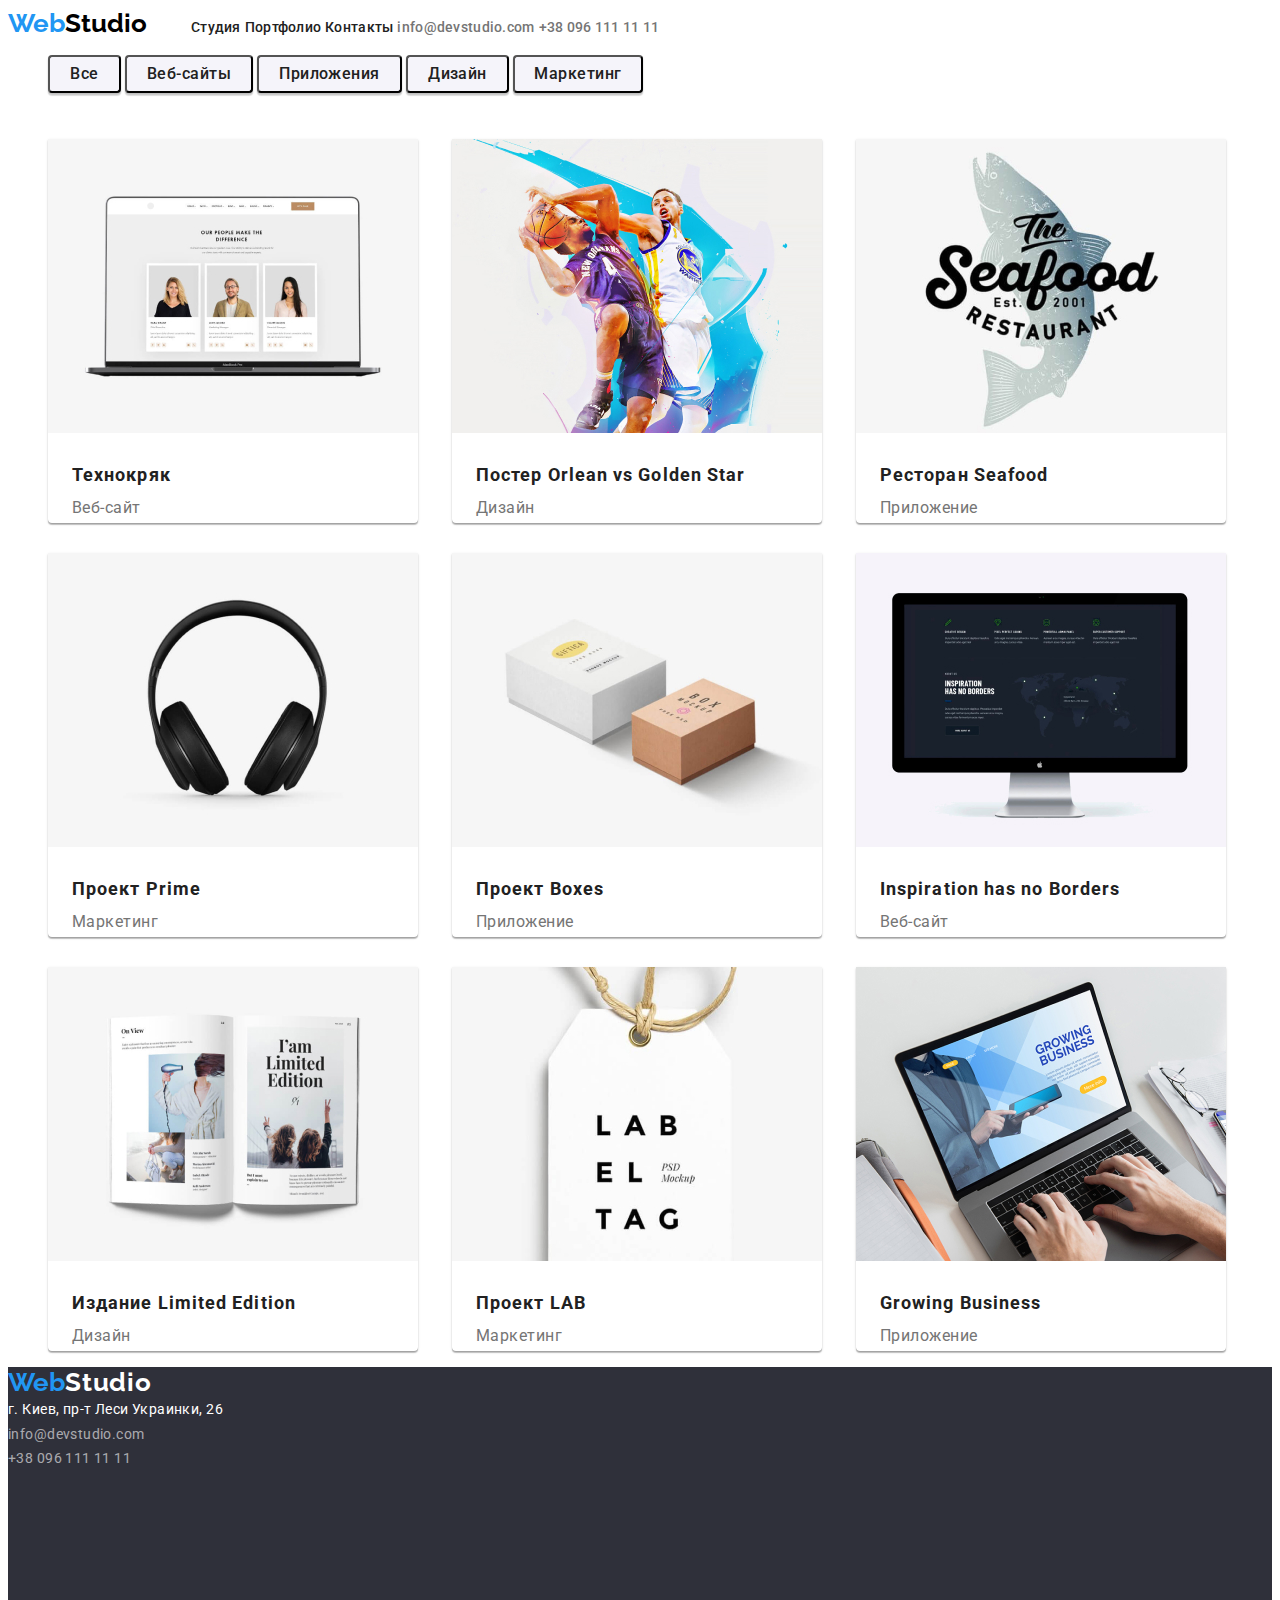
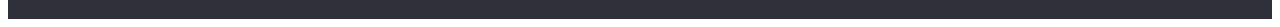
==== portfolio.html @ 14bb6185 "Initial commit" ====
<!DOCTYPE html>
<html lang="en">
<head>
    <meta charset="UTF-8">
    <meta name="viewport" content="width=device-width, initial-scale=1.0">
    <link
        href="https://fonts.googleapis.com/css2?family=Raleway:ital,wght@0,100;0,200;0,300;0,400;0,500;0,600;0,700;0,800;0,900;1,100;1,200;1,300;1,400;1,500;1,600;1,700;1,800;1,900&display=swap"
        rel="stylesheet">
    <link
        href="https://fonts.googleapis.com/css2?family=Roboto:ital,wght@0,100;0,300;0,400;0,500;0,700;0,900;1,100;1,300;1,400;1,500;1,700;1,900&display=swap"
        rel="stylesheet">

    <link rel="stylesheet" href="./css/main.css">
    <title>Портфолио|WebStudio</title>
</head>
<body>
    <header class="header">
        <!--Шапка сайта-->
        <nav>
            <a href="./index.html"><span class="logo-web">Web</span><span class="logo-studio">Studio</span></a>
            <ul class="nav-list">
                <li><a href="./index.html">Студия</a></li>
                <li><a href="./portfolio.html">Портфолио</a></li>
                <li><a href="#footer">Контакты</a></li>
            </ul>
        </nav>
        <address class="adress-top">
            <a href="mailto:info@devstudio.com">info@devstudio.com</a>
            <a href="tel:+380961111111">+38 096 111 11 11</a>
        </address>
    </header>
<main>
    <ul class="category-list">
        <li>
            <button type="submit" class="all" onclick="filterSelection('all')"><a href="">Все</button></a>
        </li>
        <li>
            <button type="submit" class="sites" onclick="filterSelection('sites')"><a href="">Веб-сайты</button></a>
        </li>
        <li>
            <button type="submit" class="apps" onclick="filterSelection('apps')"><a href="">Приложения</button></a>
        </li>
        <li>
            <button type="submit" class="design" onclick="filterSelection('design')"><a href="">Дизайн</button></a>
        </li>
        <li>
            <button type="submit" class="marketing" onclick="filterSelection('marketing')"><a href="">Маркетинг</button></a>
        </li>
    </ul>
<h1 class="examples">Примеры работ</h2>
    <ul class="examples-list">
            <li>
                <img src="./images/img_8.jpg" alt="Игорь Демьяненко, дизайнер" width="270">
                <h2>Технокряк</h2>
                <p>Веб-сайт</p>
            </li>
            <li>
                <img src="./images/img_9.jpg" alt="Ольга Репина, разработчик" width="270">
                <h2>Постер <span lang="EN"> Orlean vs Golden Star</span></h2>
                <p>Дизайн</p>
            </li>
            <li>
                <img src="./images/img_10.jpg" alt="Николай Тарасов, маркетолог" width="270">
                <h2>Ресторан <span lang="EN">Seafood</span></h2>
                <p>Приложение</p>
            </li>
            <li>
                <img src="./images/img_11.jpg" alt="Михаил Ермаков, дизайнер пользовательского интерфейса" width="270">
                <h2>Проект <span lang="EN">Prime</span></h2>
                <p>Маркетинг</p>
            </li>
            <li>
                <img src="./images/img_12.jpg" alt="Михаил Ермаков, дизайнер пользовательского интерфейса" width="270">
                <h2>Проект <span lang="EN">Boxes</span></h2>
                <p>Приложение</p>
            </li>
            <li>
                <img src="./images/img_13.jpg" alt="Михаил Ермаков, дизайнер пользовательского интерфейса" width="270">
                <h2 lang="EN">Inspiration has no Borders</h2>
                <p>Веб-сайт</p>
            </li>
            <li>
                <img src="./images/img_14.jpg" alt="Михаил Ермаков, дизайнер пользовательского интерфейса" width="270">
                <h2>Издание <span lang="EN">Limited Edition</span></h2>
                <p>Дизайн</p>
            </li>
            <li>
                <img src="./images/img_15.jpg" alt="Михаил Ермаков, дизайнер пользовательского интерфейса" width="270">
                <h2>Проект <span lang="EN">LAB</span></h2>
                <p>Маркетинг</p>
            </li>
            <li>
                <img src="./images/img_16.jpg" alt="Михаил Ермаков, дизайнер пользовательского интерфейса" width="270">
                <h2 lang="EN">Growing Business</h2>
                <p>Приложение</p>
            </li>
    </ul>
</main>
    <footer id="footer" class="footer">
        <!--ID для ссылки-якоря-->
        <a href="./index.html"><span class="logo-web">Web</span><span class="logo-studio-2">Studio</span></a>
        <address>
            <a href="https://goo.gl/maps/Ce2jviXbWAB63QqT9" class="adress-visit">г. Киев, пр-т Леси Украинки, 26 <a><br>
                    <a href="mailto:info@example.com" class="down-contacts">info@devstudio.com</a><br>
                    <a href="tel:+380961111111" class="down-contacts">+38 096 111 11 11</a>
        </address>
    </footer>
</body>
</html>
---- css/main.css ----
* {
  font-family: "Roboto";
}
a {
  text-decoration: none;
}
ul {
  list-style-type: none;
}
.header * {
  width: 100%;
  height: 80px;
  display: inline;
}
.logo-web {
  color: #2196f3;
  font-family: "Raleway";
  font-style: normal;
  font-weight: bold;
  font-size: 26px;
  line-height: 31px;
}
.logo-studio {
  color: black;
  font-family: "Raleway";
  font-style: normal;
  font-weight: bold;
  font-size: 26px;
  line-height: 31px;
}
.nav-list a {
  font-weight: 500;
  font-size: 14px;
  line-height: 16px;
  letter-spacing: 0.02em;
  color: #212121;
}
.nav-list a:hover {
  font-weight: 500;
  font-size: 14px;
  line-height: 16px;
  letter-spacing: 0.02em;
  color: #2196f3;
}

.adress-top a {
  font-style: normal;
  font-weight: 500;
  font-size: 14px;
  line-height: 16px;
  letter-spacing: 0.02em;
  color: #757575;
}
.adress-top a:hover {
  font-style: normal;
  font-weight: 500;
  font-size: 14px;
  line-height: 16px;
  letter-spacing: 0.02em;
  color: #2196f3;
}
.banner {
  width: 100%;
  background-color: #2f303a;
}
.h1-studio {
  font-weight: 900;
  font-size: 44px;
  line-height: 136%;
  text-align: center;
  letter-spacing: 0.06em;
  text-transform: uppercase;
  color: #ffffff;
}
.button {
  background-color: #2196f3;
  box-shadow: 0px 4px 4px rgba(0, 0, 0, 0.15);
  border-radius: 4px;
  position: relative;
  left: 50%;
  transform: translate(-50%, 0);
}
.button a {
  font-weight: bold;
  font-size: 16px;
  line-height: 187%;
  display: flex;
  align-items: center;
  text-align: center;
  letter-spacing: 0.06em;
  color: #ffffff;
}
.button:hover {
  background-color: #ffffff;
}
.button a:hover {
  color: #2196f3;
}
.h2-studio {
  display: none;
}
.our-skills h3 {
  font-weight: bold;
  font-size: 14px;
  line-height: 16px;
  letter-spacing: 0.03em;
  text-transform: uppercase;
  color: #212121;
}
.our-skills p {
  font-weight: normal;
  font-size: 14px;
  line-height: 171%;
  letter-spacing: 0.03em;
  color: #757575;
}
.we-do {
  font-weight: bold;
  font-size: 36px;
  line-height: 42px;
  text-align: center;
  letter-spacing: 0.03em;
  color: #212121;
}
.our-work li {
  display: inline;
  margin-right: 30px;
}
.our-team {
  font-weight: bold;
  font-size: 36px;
  line-height: 42px;
  text-align: center;
  letter-spacing: 0.03em;
  color: #212121;
}
.team-list li {
  display: inline-block;
  box-shadow: 0px 1px 3px rgba(0, 0, 0, 0.12), 0px 1px 1px rgba(0, 0, 0, 0.14),
    0px 2px 1px rgba(0, 0, 0, 0.2);
  border-radius: 0px 0px 4px 4px;
  margin-right: 30px;
}
.team-list p {
  font-weight: normal;
  font-size: 16px;
  line-height: 19px;
  text-align: center;
  letter-spacing: 0.03em;
  color: #757575;
}
.team-list h3 {
  font-style: normal;
  font-weight: 500;
  font-size: 16px;
  line-height: 19px;
  text-align: center;
  letter-spacing: 0.03em;
  color: #212121;
}
.footer {
  height: 252px;
  width: 100%;
  background: #2f303a;
}
.logo-studio-2 {
  font-family: Raleway;
  font-style: normal;
  font-weight: bold;
  font-size: 26px;
  line-height: 31px;
  letter-spacing: 0.03em;
  color: #ffffff;
}
.adress-visit {
  font-style: normal;
  font-weight: normal;
  font-size: 14px;
  line-height: 171%;
  letter-spacing: 0.03em;
  color: #ffffff;
}
.down-contacts {
  font-style: normal;
  font-weight: normal;
  font-size: 14px;
  line-height: 24px;
  letter-spacing: 0.03em;
  color: rgba(255, 255, 255, 0.6);
}
/*Начало стилей "Портфолио"*/
.category-list li {
  display: inline;
}
.category-list button {
  background-color: #f5f4fa;
  height: 38px;
  box-shadow: 0px 3px 1px rgba(0, 0, 0, 0.1), 0px 1px 2px rgba(0, 0, 0, 0.08),
    0px 2px 2px rgba(0, 0, 0, 0.12);
  border-radius: 4px;
}
.category-list a {
  font-weight: 500;
  font-size: 16px;
  line-height: 26px;
  text-align: center;
  letter-spacing: 0.03em;
  color: #212121;
}
.category-list button:hover {
  background-color: #2196f3;
}
.category-list button:hover > a {
  color: #ffffff;
}
.all {
  width: 73px;
}
.sites {
  width: 128px;
}
.apps {
  width: 145px;
}
.design {
  width: 103px;
}
.marketing {
  width: 130px;
}
.examples {
  display: none;
}
.examples-list li {
  display: inline-block;
  box-shadow: 0px 1px 3px rgba(0, 0, 0, 0.12), 0px 1px 1px rgba(0, 0, 0, 0.14),
    0px 2px 1px rgba(0, 0, 0, 0.2);
  border-radius: 0px 0px 4px 4px;
  margin-right: 30px;
  margin-top: 30px;
}
.examples-list img {
  width: 370px;
  height: 294px;
}
.examples-list h2 {
  font-style: normal;
  font-weight: bold;
  font-size: 18px;
  line-height: 36px;
  letter-spacing: 0.06em;
  color: #212121;
  padding-left: 24px;
  padding-top: 20px;
  margin: 0px;
}
.examples-list p {
  font-weight: normal;
  font-size: 16px;
  line-height: 30px;
  letter-spacing: 0.03em;
  color: #757575;
  padding-left: 24px;
  margin: 0px;
}
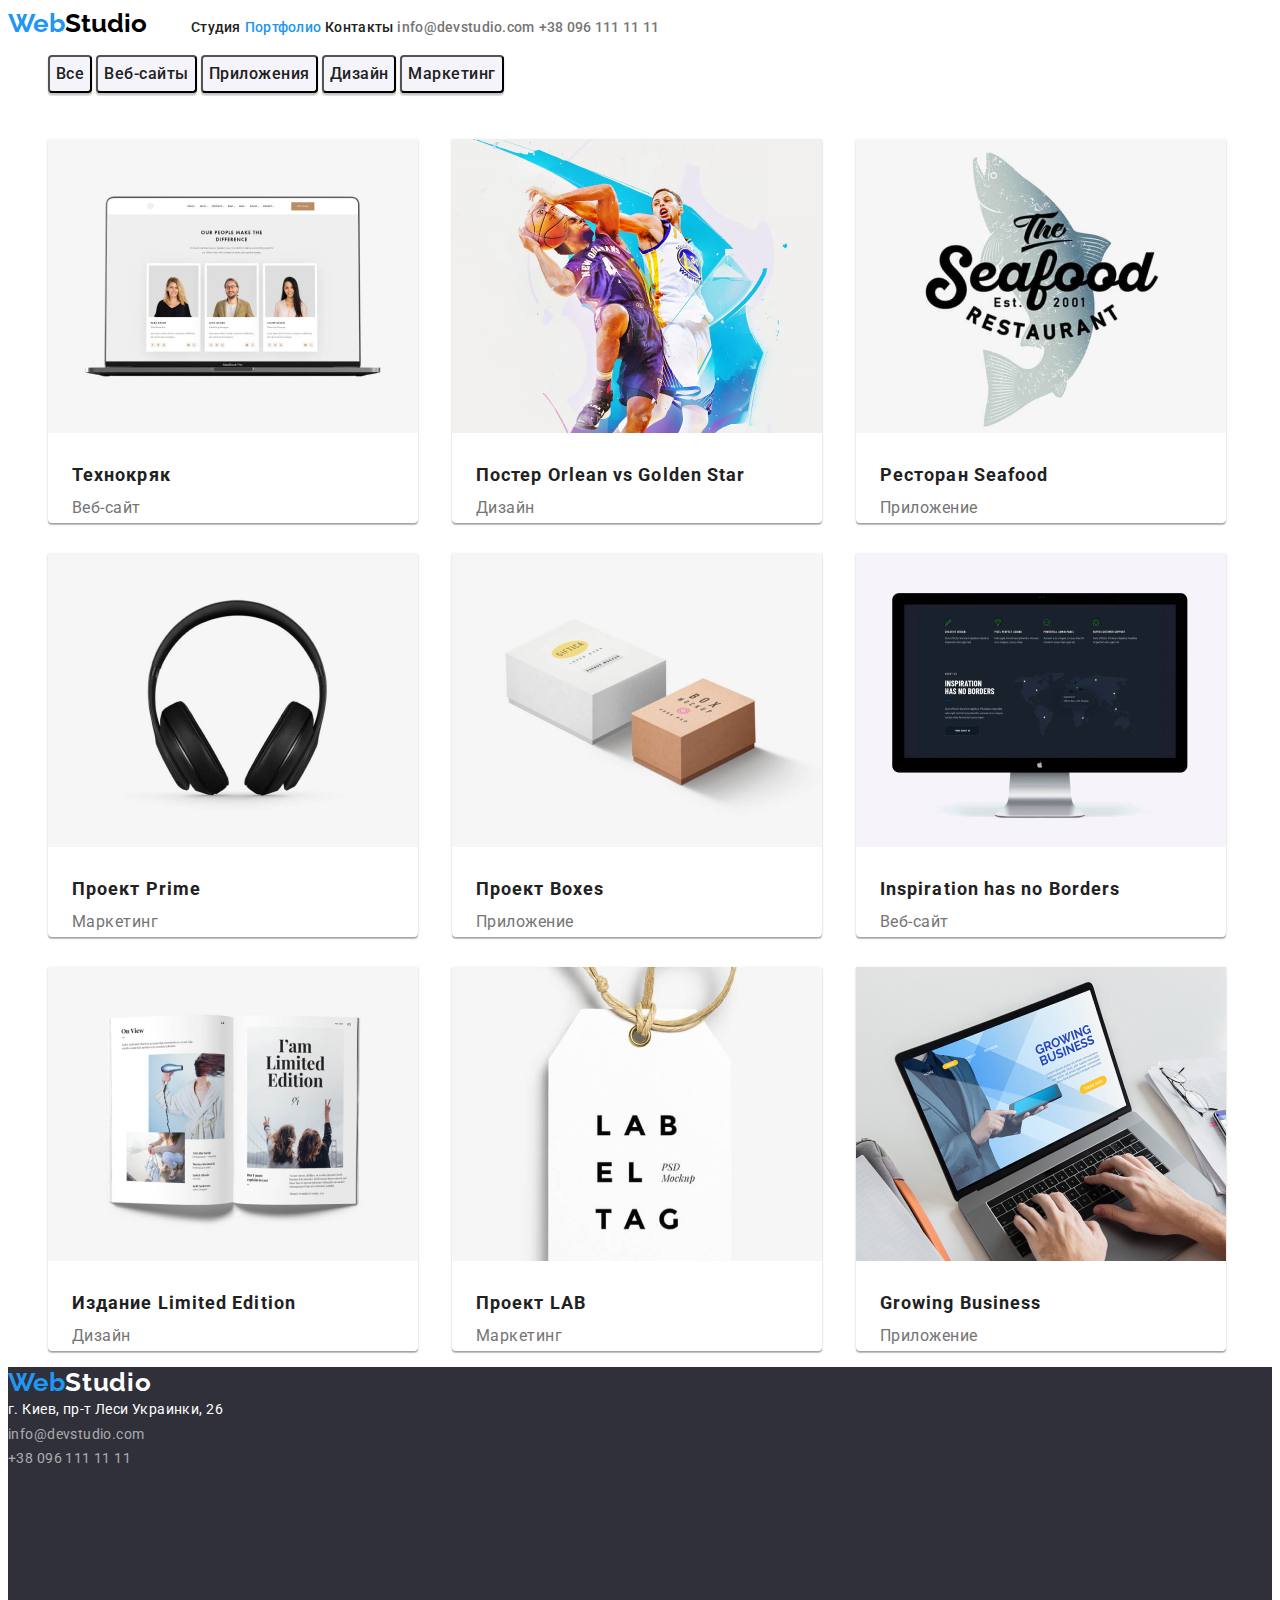
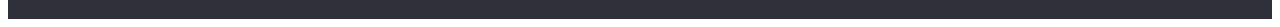
==== commit 801b96bd: "Makes required changes" ====
--- a/portfolio.html
+++ b/portfolio.html
@@ -20,7 +20,7 @@
             <a href="./index.html"><span class="logo-web">Web</span><span class="logo-studio">Studio</span></a>
             <ul class="nav-list">
                 <li><a href="./index.html">Студия</a></li>
-                <li><a href="./portfolio.html">Портфолио</a></li>
+                <li><a href="./portfolio.html"><span class="current-link">Портфолио</span></a></li>
                 <li><a href="#footer">Контакты</a></li>
             </ul>
         </nav>
@@ -32,22 +32,22 @@
 <main>
     <ul class="category-list">
         <li>
-            <button type="submit" class="all" onclick="filterSelection('all')"><a href="">Все</button></a>
+            <button><span>Все</span></button>
         </li>
         <li>
-            <button type="submit" class="sites" onclick="filterSelection('sites')"><a href="">Веб-сайты</button></a>
+            <button><span>Веб-сайты</span></button>
         </li>
         <li>
-            <button type="submit" class="apps" onclick="filterSelection('apps')"><a href="">Приложения</button></a>
+            <button><span>Приложения</span></button>
         </li>
         <li>
-            <button type="submit" class="design" onclick="filterSelection('design')"><a href="">Дизайн</button></a>
+            <button><span>Дизайн</span></button>
         </li>
         <li>
-            <button type="submit" class="marketing" onclick="filterSelection('marketing')"><a href="">Маркетинг</button></a>
+            <button><span>Маркетинг</span></button>
         </li>
     </ul>
-<h1 class="examples">Примеры работ</h2>
+<h1 class="examples">Примеры работ</h1>
     <ul class="examples-list">
             <li>
                 <img src="./images/img_8.jpg" alt="Игорь Демьяненко, дизайнер" width="270">
@@ -100,7 +100,7 @@
         <!--ID для ссылки-якоря-->
         <a href="./index.html"><span class="logo-web">Web</span><span class="logo-studio-2">Studio</span></a>
         <address>
-            <a href="https://goo.gl/maps/Ce2jviXbWAB63QqT9" class="adress-visit">г. Киев, пр-т Леси Украинки, 26 <a><br>
+            <a href="https://goo.gl/maps/Ce2jviXbWAB63QqT9" class="adress-visit">г. Киев, пр-т Леси Украинки, 26 </a><br>
                     <a href="mailto:info@example.com" class="down-contacts">info@devstudio.com</a><br>
                     <a href="tel:+380961111111" class="down-contacts">+38 096 111 11 11</a>
         </address>
--- a/css/main.css
+++ b/css/main.css
@@ -6,6 +6,15 @@
 }
 ul {
   list-style-type: none;
+}
+html {
+  --hover-color: #2196f3;
+  --p-color: #757575;
+  --bg-color: #2f303a;
+  --text-color: #212121;
+}
+.logo-web {
+  color: var(--hover-color);
 }
 .header * {
   width: 100%;
@@ -13,7 +22,7 @@
   display: inline;
 }
 .logo-web {
-  color: #2196f3;
+  color: var(--hover-color);
   font-family: "Raleway";
   font-style: normal;
   font-weight: bold;
@@ -33,23 +42,29 @@
   font-size: 14px;
   line-height: 16px;
   letter-spacing: 0.02em;
-  color: #212121;
+  color: var(--text-color);
 }
 .nav-list a:hover {
   font-weight: 500;
   font-size: 14px;
   line-height: 16px;
   letter-spacing: 0.02em;
-  color: #2196f3;
-}
-
+  color: var(--hover-color);
+}
+.current-link {
+  font-weight: 500;
+  font-size: 14px;
+  line-height: 16px;
+  letter-spacing: 0.02em;
+  color: var(--hover-color);
+}
 .adress-top a {
   font-style: normal;
   font-weight: 500;
   font-size: 14px;
   line-height: 16px;
   letter-spacing: 0.02em;
-  color: #757575;
+  color: var(--p-color);
 }
 .adress-top a:hover {
   font-style: normal;
@@ -57,11 +72,11 @@
   font-size: 14px;
   line-height: 16px;
   letter-spacing: 0.02em;
-  color: #2196f3;
+  color: var(--hover-color);
 }
 .banner {
   width: 100%;
-  background-color: #2f303a;
+  background-color: var(--bg-color);
 }
 .h1-studio {
   font-weight: 900;
@@ -73,14 +88,14 @@
   color: #ffffff;
 }
 .button {
-  background-color: #2196f3;
+  background-color: var(--hover-color);
   box-shadow: 0px 4px 4px rgba(0, 0, 0, 0.15);
   border-radius: 4px;
   position: relative;
   left: 50%;
   transform: translate(-50%, 0);
 }
-.button a {
+.button span {
   font-weight: bold;
   font-size: 16px;
   line-height: 187%;
@@ -93,8 +108,8 @@
 .button:hover {
   background-color: #ffffff;
 }
-.button a:hover {
-  color: #2196f3;
+.button span:hover {
+  color: var(--hover-color);
 }
 .h2-studio {
   display: none;
@@ -105,14 +120,14 @@
   line-height: 16px;
   letter-spacing: 0.03em;
   text-transform: uppercase;
-  color: #212121;
+  color: var(--text-color);
 }
 .our-skills p {
   font-weight: normal;
   font-size: 14px;
   line-height: 171%;
   letter-spacing: 0.03em;
-  color: #757575;
+  color: var(--p-color);
 }
 .we-do {
   font-weight: bold;
@@ -120,7 +135,7 @@
   line-height: 42px;
   text-align: center;
   letter-spacing: 0.03em;
-  color: #212121;
+  color: var(--text-color);
 }
 .our-work li {
   display: inline;
@@ -132,7 +147,7 @@
   line-height: 42px;
   text-align: center;
   letter-spacing: 0.03em;
-  color: #212121;
+  color: var(--text-color);
 }
 .team-list li {
   display: inline-block;
@@ -147,7 +162,7 @@
   line-height: 19px;
   text-align: center;
   letter-spacing: 0.03em;
-  color: #757575;
+  color: var(--p-color);
 }
 .team-list h3 {
   font-style: normal;
@@ -156,12 +171,12 @@
   line-height: 19px;
   text-align: center;
   letter-spacing: 0.03em;
-  color: #212121;
+  color: var(--text-color);
 }
 .footer {
   height: 252px;
   width: 100%;
-  background: #2f303a;
+  background: var(--bg-color);
 }
 .logo-studio-2 {
   font-family: Raleway;
@@ -180,6 +195,9 @@
   letter-spacing: 0.03em;
   color: #ffffff;
 }
+.adress-visit:hover {
+  color: var(--hover-color);
+}
 .down-contacts {
   font-style: normal;
   font-weight: normal;
@@ -187,6 +205,9 @@
   line-height: 24px;
   letter-spacing: 0.03em;
   color: rgba(255, 255, 255, 0.6);
+}
+.down-contacts:hover {
+  color: var(--hover-color);
 }
 /*Начало стилей "Портфолио"*/
 .category-list li {
@@ -199,18 +220,18 @@
     0px 2px 2px rgba(0, 0, 0, 0.12);
   border-radius: 4px;
 }
-.category-list a {
+.category-list span {
   font-weight: 500;
   font-size: 16px;
   line-height: 26px;
   text-align: center;
   letter-spacing: 0.03em;
-  color: #212121;
+  color: var(--text-color);
 }
 .category-list button:hover {
-  background-color: #2196f3;
-}
-.category-list button:hover > a {
+  background-color: var(--hover-color);
+}
+.category-list button:hover > span {
   color: #ffffff;
 }
 .all {
@@ -249,7 +270,7 @@
   font-size: 18px;
   line-height: 36px;
   letter-spacing: 0.06em;
-  color: #212121;
+  color: var(--text-color);
   padding-left: 24px;
   padding-top: 20px;
   margin: 0px;
@@ -259,7 +280,7 @@
   font-size: 16px;
   line-height: 30px;
   letter-spacing: 0.03em;
-  color: #757575;
+  color: var(--p-color);
   padding-left: 24px;
   margin: 0px;
 }
